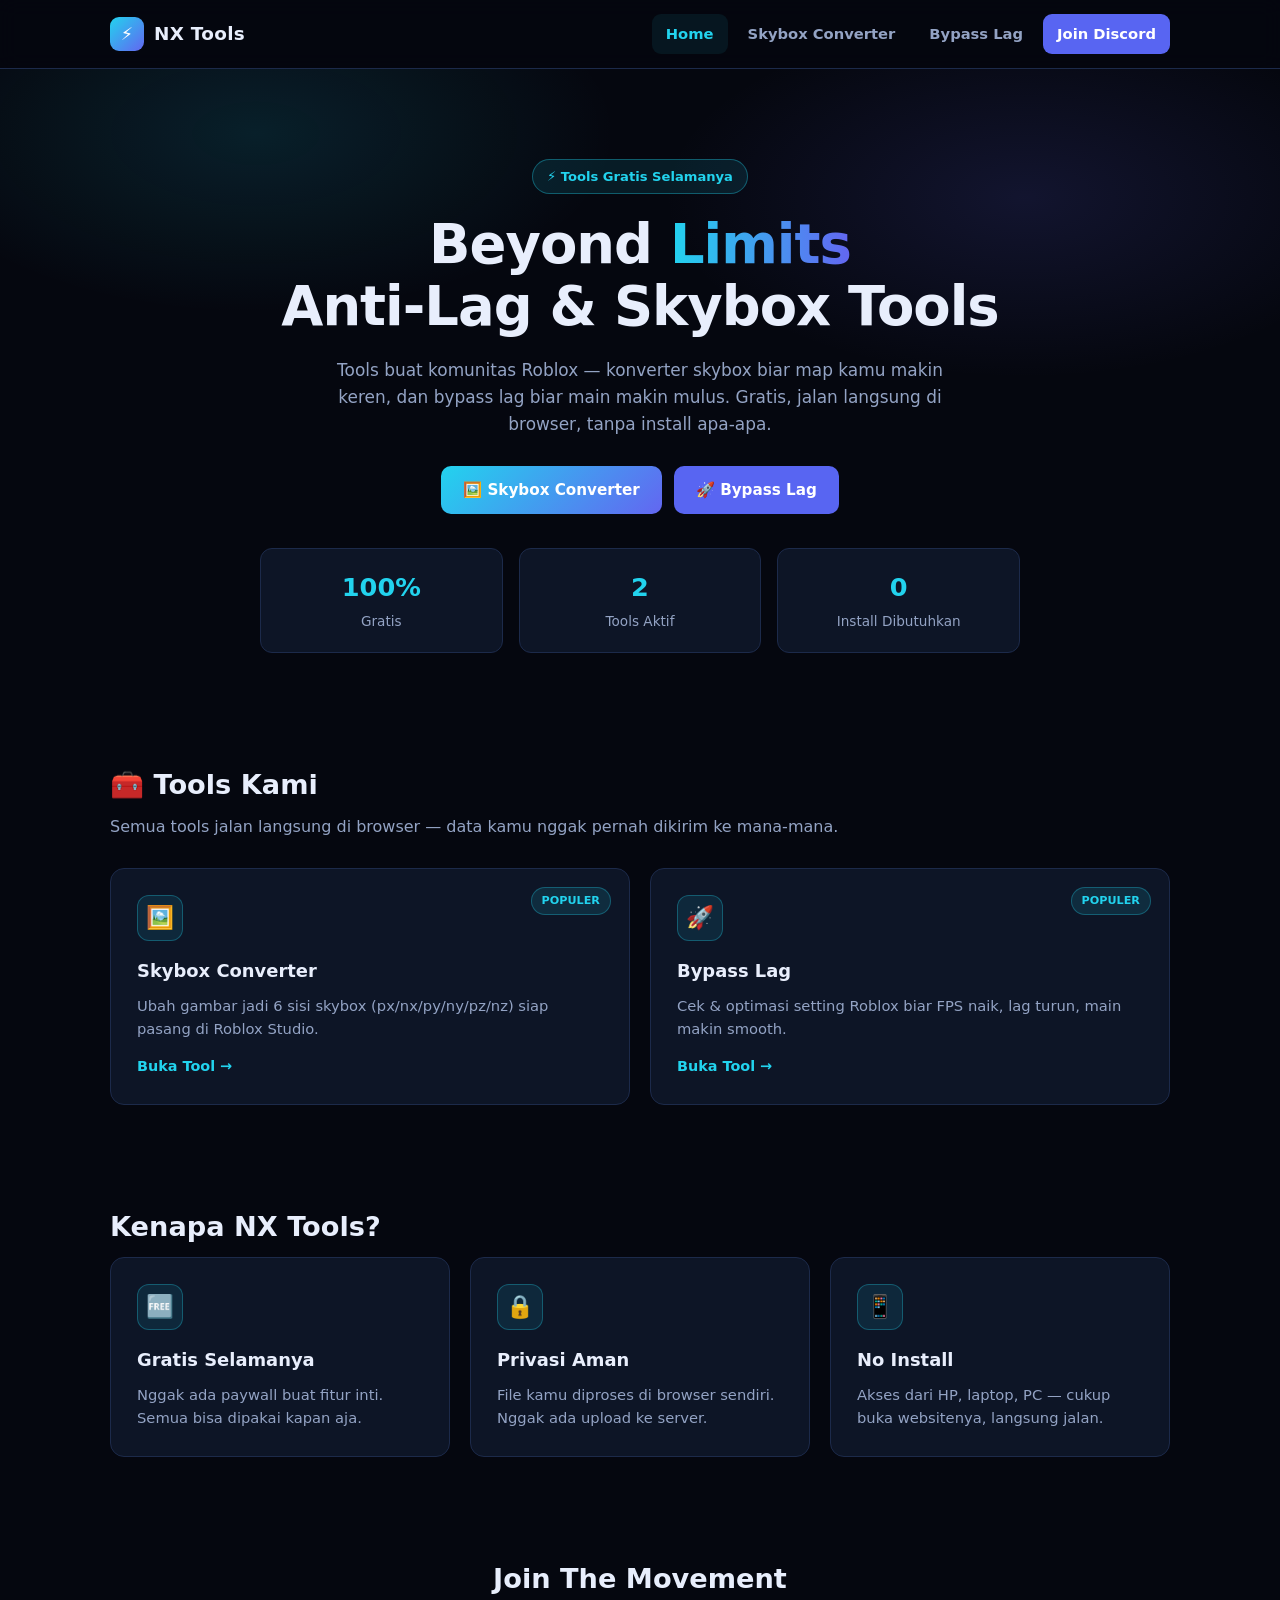
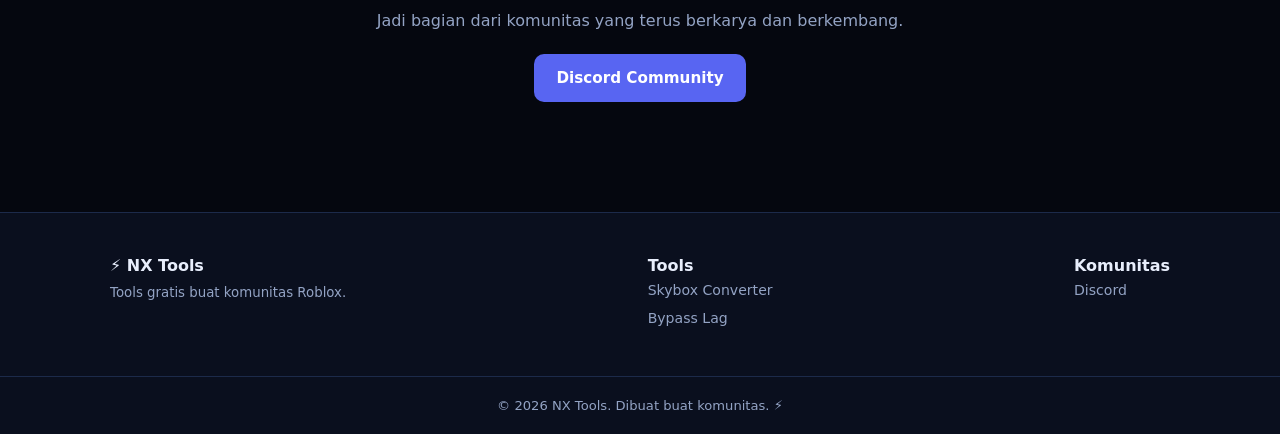
==== index.html @ 2304ce81 "NX Tools: Skybox Converter + Bypass Lag website" ====
<!DOCTYPE html>
<html lang="id">
<head>
  <meta charset="UTF-8">
  <meta name="viewport" content="width=device-width, initial-scale=1.0">
  <title>NX Tools — Skybox Converter & Bypass Lag</title>
  <meta name="description" content="Tools gratis buat komunitas Roblox: Skybox Converter & Bypass Lag. Cepat, gratis, tanpa install.">
  <link rel="stylesheet" href="assets/css/style.css">
</head>
<body>

  <header>
    <nav class="nav">
      <a class="brand" href="/">
        <span class="logo">⚡</span> NX Tools
      </a>
      <div class="nav-links">
        <a href="/" class="active">Home</a>
        <a href="tools/skybox.html">Skybox Converter</a>
        <a href="tools/bypaslag.html">Bypass Lag</a>
        <a class="btn-discord" href="#" target="_blank" rel="noopener">Join Discord</a>
      </div>
    </nav>
  </header>

  <main>
    <!-- Hero -->
    <div class="hero">
      <span class="badge">⚡ Tools Gratis Selamanya</span>
      <h1>Beyond <span class="grad">Limits</span><br>Anti-Lag & Skybox Tools</h1>
      <p>
        Tools buat komunitas Roblox — konverter skybox biar map kamu makin keren,
        dan bypass lag biar main makin mulus. Gratis, jalan langsung di browser,
        tanpa install apa-apa.
      </p>
      <div class="cta">
        <a class="btn btn-primary" href="tools/skybox.html">🖼️ Skybox Converter</a>
        <a class="btn btn-discord" href="#" target="_blank" rel="noopener">🚀 Bypass Lag</a>
      </div>

      <div class="stats">
        <div class="stat"><b>100%</b><span>Gratis</span></div>
        <div class="stat"><b>2</b><span>Tools Aktif</span></div>
        <div class="stat"><b>0</b><span>Install Dibutuhkan</span></div>
      </div>
    </div>

    <!-- Tools -->
    <section>
      <h2 class="section-title">🧰 Tools Kami</h2>
      <p class="section-sub">Semua tools jalan langsung di browser — data kamu nggak pernah dikirim ke mana-mana.</p>

      <div class="grid grid-2">
        <div class="card">
          <span class="card-tag">POPULER</span>
          <div class="icon">🖼️</div>
          <h3>Skybox Converter</h3>
          <p>Ubah gambar jadi 6 sisi skybox (px/nx/py/ny/pz/nz) siap pasang di Roblox Studio.</p>
          <a class="link-arrow" href="tools/skybox.html">Buka Tool →</a>
        </div>

        <div class="card">
          <span class="card-tag">POPULER</span>
          <div class="icon">🚀</div>
          <h3>Bypass Lag</h3>
          <p>Cek & optimasi setting Roblox biar FPS naik, lag turun, main makin smooth.</p>
          <a class="link-arrow" href="tools/bypaslag.html">Buka Tool →</a>
        </div>
      </div>
    </section>

    <!-- Kenapa -->
    <section>
      <h2 class="section-title">Kenapa NX Tools?</h2>
      <div class="grid grid-3">
        <div class="card">
          <div class="icon">🆓</div>
          <h3>Gratis Selamanya</h3>
          <p>Nggak ada paywall buat fitur inti. Semua bisa dipakai kapan aja.</p>
        </div>
        <div class="card">
          <div class="icon">🔒</div>
          <h3>Privasi Aman</h3>
          <p>File kamu diproses di browser sendiri. Nggak ada upload ke server.</p>
        </div>
        <div class="card">
          <div class="icon">📱</div>
          <h3>No Install</h3>
          <p>Akses dari HP, laptop, PC — cukup buka websitenya, langsung jalan.</p>
        </div>
      </div>
    </section>

    <!-- CTA -->
    <section style="text-align:center;">
      <h2 class="section-title">Join The Movement</h2>
      <p class="section-sub" style="margin-bottom:20px;">Jadi bagian dari komunitas yang terus berkarya dan berkembang.</p>
      <div class="cta" style="justify-content:center;">
        <a class="btn btn-discord" href="#" target="_blank" rel="noopener">Discord Community</a>
      </div>
    </section>
  </main>

  <footer>
    <div class="footer-in">
      <div>
        <div class="f-brand">⚡ NX Tools</div>
        <small>Tools gratis buat komunitas Roblox.</small>
      </div>
      <div class="footer-links">
        <strong style="color:var(--text);">Tools</strong>
        <a href="tools/skybox.html">Skybox Converter</a>
        <a href="tools/bypaslag.html">Bypass Lag</a>
      </div>
      <div class="footer-links">
        <strong style="color:var(--text);">Komunitas</strong>
        <a href="#" target="_blank" rel="noopener">Discord</a>
      </div>
    </div>
    <div class="footer-bottom">© 2026 NX Tools. Dibuat buat komunitas. ⚡</div>
  </footer>

</body>
</html>
---- assets/css/style.css ----
/* ── NX Community Tools — dark theme ────────────────────────────── */
* { margin: 0; padding: 0; box-sizing: border-box; }

:root {
  --bg: #05070f;
  --bg2: #0a0f1e;
  --card: #0d1526;
  --card2: #111b33;
  --border: #1c2a4a;
  --text: #e8eefc;
  --muted: #93a3c4;
  --accent: #22d3ee;
  --accent2: #6366f1;
  --good: #34d399;
  --warn: #fbbf24;
  --bad: #f87171;
  --radius: 14px;
  --shadow: 0 10px 30px rgba(0, 0, 0, 0.45);
}

html { scroll-behavior: smooth; }

body {
  background: var(--bg);
  color: var(--text);
  font-family: "Segoe UI", system-ui, -apple-system, Roboto, sans-serif;
  line-height: 1.6;
  min-height: 100vh;
}

a { color: var(--accent); text-decoration: none; }
a:hover { text-decoration: underline; }

/* ── Header ─────────────────────────────────────────────────────── */
header {
  position: sticky; top: 0; z-index: 50;
  background: rgba(5, 7, 15, 0.85);
  backdrop-filter: blur(10px);
  border-bottom: 1px solid var(--border);
}
.nav {
  max-width: 1100px; margin: 0 auto; padding: 14px 20px;
  display: flex; align-items: center; gap: 24px;
}
.brand {
  display: flex; align-items: center; gap: 10px;
  font-weight: 800; font-size: 1.15rem; color: var(--text); letter-spacing: 0.3px;
}
.brand:hover { text-decoration: none; }
.brand .logo {
  width: 34px; height: 34px; border-radius: 9px;
  background: linear-gradient(135deg, var(--accent), var(--accent2));
  display: grid; place-items: center; font-size: 1.1rem; color: #fff;
}
.nav-links { display: flex; gap: 6px; margin-left: auto; flex-wrap: wrap; }
.nav-links a {
  color: var(--muted); font-weight: 600; font-size: 0.92rem;
  padding: 8px 14px; border-radius: 9px; transition: 0.15s;
}
.nav-links a:hover { color: var(--text); background: var(--card2); text-decoration: none; }
.nav-links a.active { color: var(--accent); background: rgba(34, 211, 238, 0.08); }
.nav-links .btn-discord {
  background: #5865f2; color: #fff; border-radius: 9px;
}
.nav-links .btn-discord:hover { background: #6b76f5; color: #fff; }

/* ── Hero ───────────────────────────────────────────────────────── */
.hero {
  text-align: center; padding: 90px 20px 60px; position: relative; overflow: hidden;
}
.hero::before {
  content: ""; position: absolute; inset: 0; z-index: -1;
  background:
    radial-gradient(600px 300px at 20% 10%, rgba(34, 211, 238, 0.12), transparent 60%),
    radial-gradient(600px 300px at 80% 20%, rgba(99, 102, 241, 0.14), transparent 60%);
}
.hero .badge {
  display: inline-block; padding: 6px 14px; border-radius: 999px;
  background: rgba(34, 211, 238, 0.1); border: 1px solid rgba(34, 211, 238, 0.35);
  color: var(--accent); font-size: 0.82rem; font-weight: 700; margin-bottom: 20px;
}
.hero h1 {
  font-size: clamp(2rem, 5vw, 3.4rem);
  font-weight: 900; letter-spacing: -1px; line-height: 1.15;
}
.hero h1 .grad {
  background: linear-gradient(90deg, var(--accent), var(--accent2));
  -webkit-background-clip: text; background-clip: text; color: transparent;
}
.hero p {
  max-width: 620px; margin: 18px auto 28px; color: var(--muted); font-size: 1.06rem;
}
.hero .cta { display: flex; gap: 12px; justify-content: center; flex-wrap: wrap; }

/* ── Buttons ────────────────────────────────────────────────────── */
.btn {
  display: inline-flex; align-items: center; gap: 8px;
  padding: 12px 22px; border-radius: 10px; border: none;
  font-weight: 700; font-size: 0.95rem; cursor: pointer; transition: 0.15s;
}
.btn-primary {
  background: linear-gradient(135deg, var(--accent), var(--accent2)); color: #fff;
}
.btn-primary:hover { filter: brightness(1.1); text-decoration: none; }
.btn-ghost {
  background: var(--card2); color: var(--text); border: 1px solid var(--border);
}
.btn-ghost:hover { border-color: var(--accent); text-decoration: none; }
.btn-discord { background: #5865f2; color: #fff; }
.btn-discord:hover { background: #6b76f5; text-decoration: none; }
.btn:disabled { opacity: 0.55; cursor: not-allowed; }

/* ── Section umum ───────────────────────────────────────────────── */
section { max-width: 1100px; margin: 0 auto; padding: 50px 20px; }
.section-title { font-size: 1.7rem; font-weight: 800; margin-bottom: 8px; }
.section-sub { color: var(--muted); margin-bottom: 28px; }

/* ── Cards grid ─────────────────────────────────────────────────── */
.grid { display: grid; gap: 20px; }
.grid-2 { grid-template-columns: repeat(auto-fit, minmax(300px, 1fr)); }
.grid-3 { grid-template-columns: repeat(auto-fit, minmax(260px, 1fr)); }

.card {
  background: var(--card); border: 1px solid var(--border);
  border-radius: var(--radius); padding: 26px; transition: 0.2s; position: relative;
}
.card:hover { transform: translateY(-3px); border-color: rgba(34, 211, 238, 0.45); box-shadow: var(--shadow); }
.card .icon {
  width: 46px; height: 46px; border-radius: 12px; display: grid; place-items: center;
  font-size: 1.4rem; margin-bottom: 16px;
  background: rgba(34, 211, 238, 0.1); border: 1px solid rgba(34, 211, 238, 0.3);
}
.card h3 { font-size: 1.12rem; margin-bottom: 8px; }
.card p { color: var(--muted); font-size: 0.92rem; }
.card .card-tag {
  position: absolute; top: 18px; right: 18px;
  font-size: 0.7rem; font-weight: 800; color: var(--accent);
  background: rgba(34, 211, 238, 0.12); padding: 4px 10px; border-radius: 999px;
  border: 1px solid rgba(34, 211, 238, 0.3);
}
.card .link-arrow { display: inline-block; margin-top: 14px; font-weight: 700; font-size: 0.9rem; }

/* ── Stats ──────────────────────────────────────────────────────── */
.stats {
  display: grid; grid-template-columns: repeat(auto-fit, minmax(160px, 1fr));
  gap: 16px; margin-top: 34px; max-width: 760px; margin-left: auto; margin-right: auto;
}
.stat {
  background: var(--card); border: 1px solid var(--border); border-radius: 12px; padding: 18px;
}
.stat b { display: block; font-size: 1.6rem; color: var(--accent); }
.stat span { color: var(--muted); font-size: 0.85rem; }

/* ── Tool box (halaman tools) ───────────────────────────────────── */
.tool-wrap { max-width: 760px; margin: 0 auto; }
.tool-box {
  background: var(--card); border: 1px solid var(--border);
  border-radius: var(--radius); padding: 30px; margin-bottom: 24px;
}
.tool-box h2 { margin-bottom: 6px; }
.tool-box .desc { color: var(--muted); margin-bottom: 20px; font-size: 0.95rem; }

.dropzone {
  border: 2px dashed var(--border); border-radius: 12px; padding: 40px 20px;
  text-align: center; cursor: pointer; transition: 0.2s; color: var(--muted);
}
.dropzone:hover, .dropzone.dragover { border-color: var(--accent); background: rgba(34, 211, 238, 0.05); }
.dropzone b { color: var(--text); }

label.field { display: block; margin: 16px 0 6px; font-weight: 600; font-size: 0.9rem; color: var(--muted); }
select, input[type="number"] {
  width: 100%; padding: 11px 14px; border-radius: 10px; font-size: 0.95rem;
  background: var(--bg2); color: var(--text); border: 1px solid var(--border);
}
select:focus, input[type="number"]:focus { outline: none; border-color: var(--accent); }

.preview { margin-top: 18px; }
.preview img {
  max-width: 100%; max-height: 240px; border-radius: 10px;
  border: 1px solid var(--border); display: block; margin: 0 auto;
}

.progress {
  height: 8px; background: var(--bg2); border-radius: 999px; overflow: hidden; margin-top: 18px;
}
.progress .bar {
  height: 100%; width: 0%; background: linear-gradient(90deg, var(--accent), var(--accent2));
  transition: width 0.2s; border-radius: 999px;
}
.progress-label { font-size: 0.82rem; color: var(--muted); margin-top: 8px; text-align: center; }

.result { margin-top: 20px; }
.result .face-grid {
  display: grid; grid-template-columns: repeat(auto-fit, minmax(110px, 1fr)); gap: 12px;
}
.face-item {
  background: var(--bg2); border: 1px solid var(--border); border-radius: 10px; padding: 10px; text-align: center;
}
.face-item canvas, .face-item img {
  width: 100%; border-radius: 6px; border: 1px solid var(--border);
}
.face-item .fname { font-size: 0.72rem; color: var(--muted); margin: 8px 0; text-transform: uppercase; letter-spacing: 1px; }
.face-item .btn { width: 100%; padding: 8px; font-size: 0.8rem; justify-content: center; }

/* ── Checklist / form (bypass lag) ──────────────────────────────── */
.checklist { list-style: none; display: grid; gap: 10px; }
.checklist li {
  display: flex; align-items: flex-start; gap: 12px;
  background: var(--bg2); border: 1px solid var(--border); border-radius: 10px; padding: 14px 16px;
}
.checklist input[type="checkbox"] { margin-top: 4px; accent-color: var(--accent); width: 17px; height: 17px; flex-shrink: 0; }
.checklist b { display: block; font-size: 0.93rem; }
.checklist small { color: var(--muted); font-size: 0.82rem; }

.recommend {
  background: var(--card2); border: 1px solid rgba(34, 211, 238, 0.35);
  border-radius: 12px; padding: 22px; margin-top: 22px;
}
.recommend h3 { color: var(--accent); margin-bottom: 10px; }
.recommend ul { padding-left: 20px; color: var(--text); }
.recommend ul li { margin-bottom: 6px; }
.recommend .score { font-size: 2.2rem; font-weight: 900; color: var(--good); }

.tag { display: inline-block; padding: 3px 10px; border-radius: 999px; font-size: 0.75rem; font-weight: 700; }
.tag-g { background: rgba(52, 211, 153, 0.12); color: var(--good); }
.tag-y { background: rgba(251, 191, 36, 0.12); color: var(--warn); }
.tag-r { background: rgba(248, 113, 113, 0.12); color: var(--bad); }

/* ── Footer ─────────────────────────────────────────────────────── */
footer {
  border-top: 1px solid var(--border); margin-top: 60px;
  background: var(--bg2);
}
.footer-in {
  max-width: 1100px; margin: 0 auto; padding: 40px 20px;
  display: flex; justify-content: space-between; gap: 20px; flex-wrap: wrap;
}
footer .f-brand { font-weight: 800; }
footer small { color: var(--muted); }
.footer-links a { display: block; color: var(--muted); font-size: 0.88rem; margin-bottom: 6px; }
.footer-links a:hover { color: var(--accent); }
.footer-bottom { text-align: center; padding: 18px; color: var(--muted); font-size: 0.82rem; border-top: 1px solid var(--border); }

/* ── Responsive ─────────────────────────────────────────────────── */
@media (max-width: 640px) {
  .nav { flex-wrap: wrap; gap: 10px; }
  .nav-links { margin-left: 0; }
  .hero { padding: 60px 16px 40px; }
  .tool-box { padding: 20px; }
}
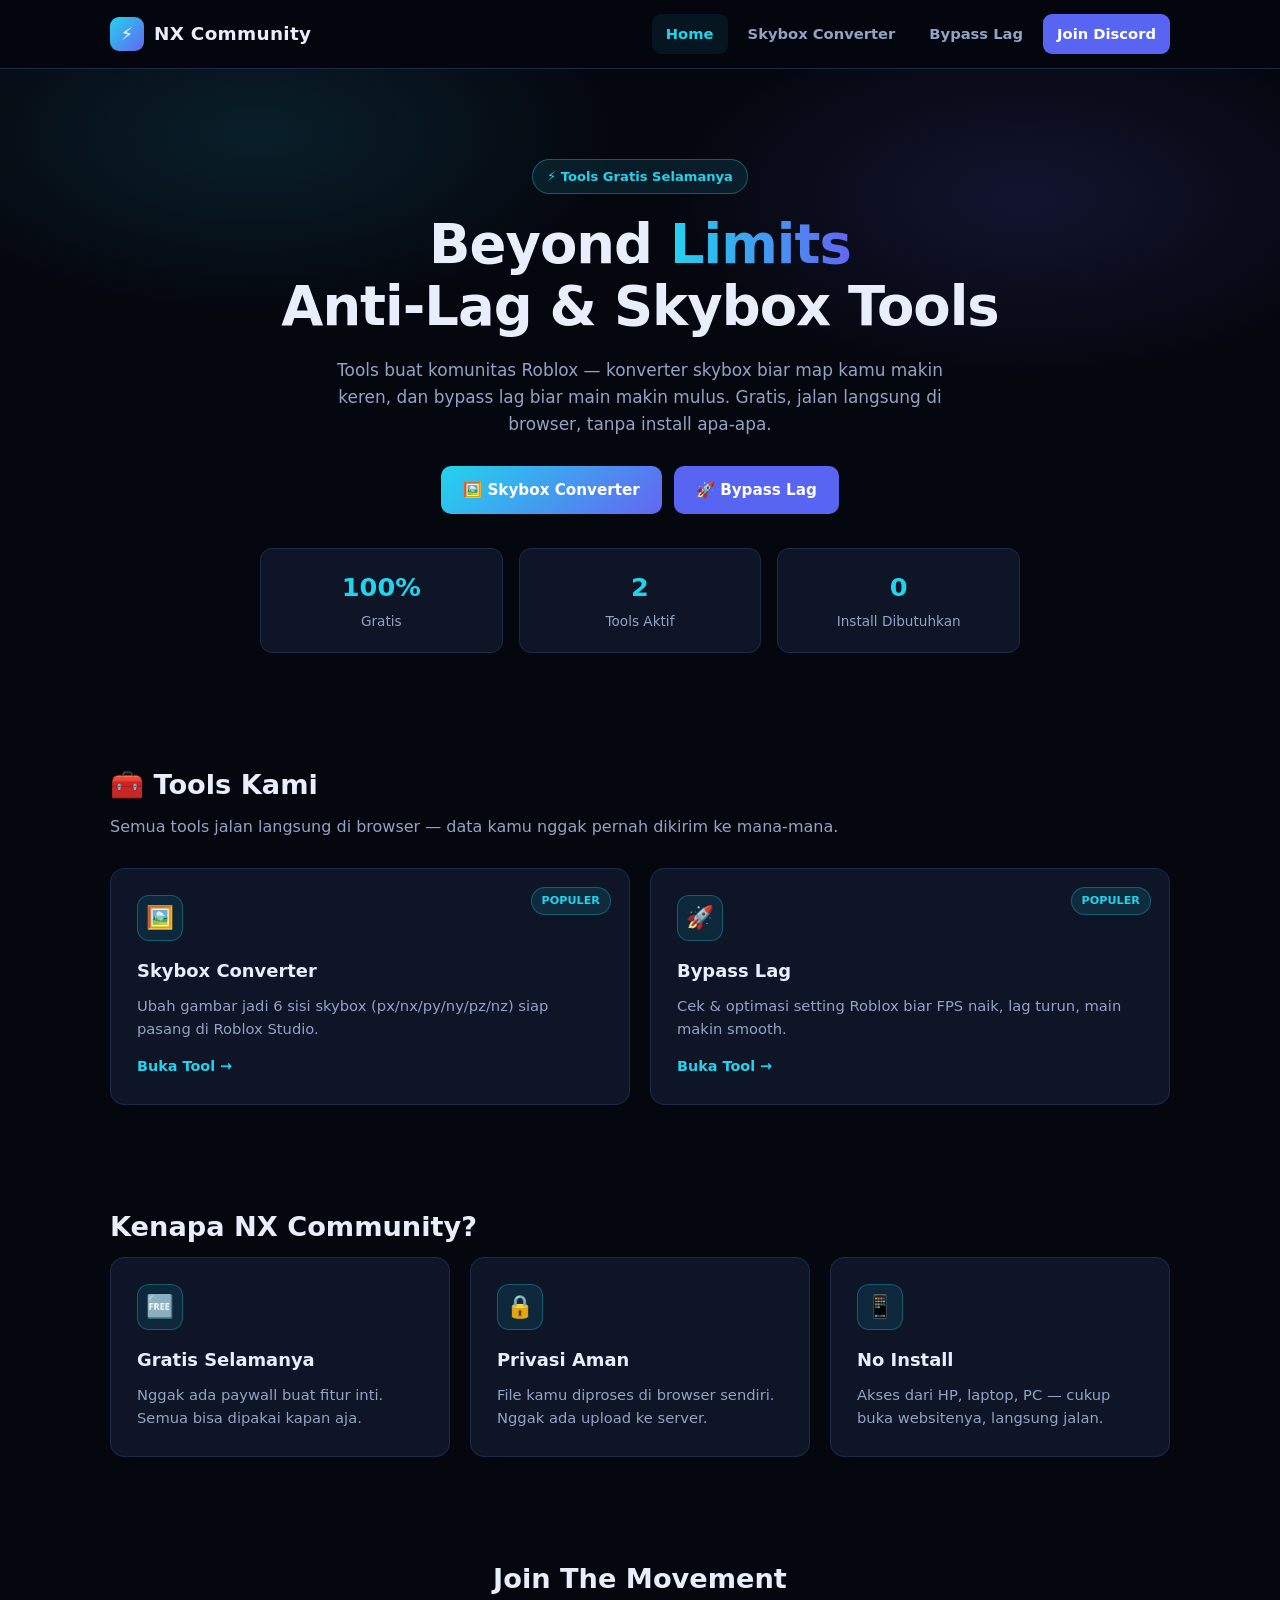
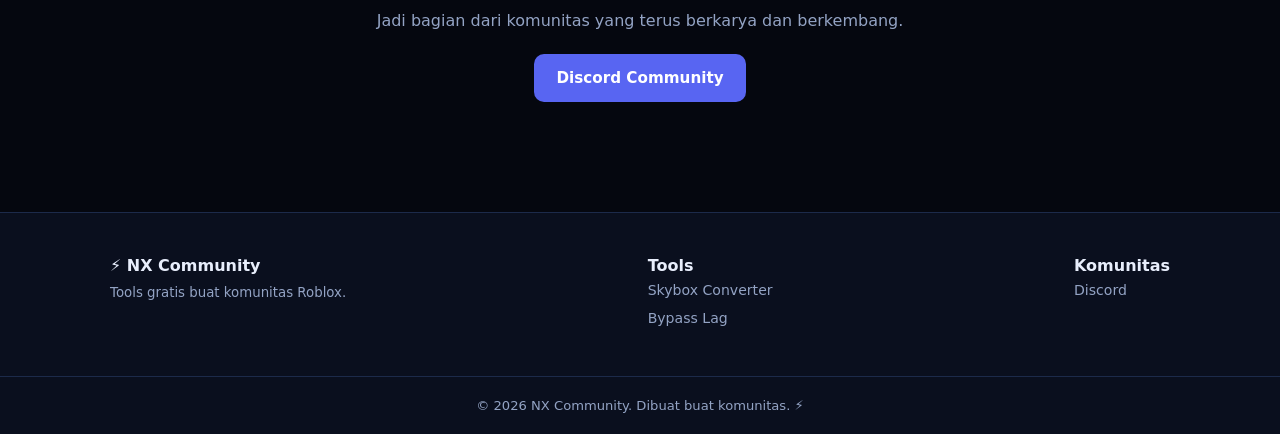
==== commit 4dfbef65: "Rename brand to NX Community" ====
--- a/index.html
+++ b/index.html
@@ -1,9 +1,9 @@
-<!DOCTYPE html>
+﻿<!DOCTYPE html>
 <html lang="id">
 <head>
   <meta charset="UTF-8">
   <meta name="viewport" content="width=device-width, initial-scale=1.0">
-  <title>NX Tools — Skybox Converter & Bypass Lag</title>
+  <title>NX Community — Skybox Converter & Bypass Lag</title>
   <meta name="description" content="Tools gratis buat komunitas Roblox: Skybox Converter & Bypass Lag. Cepat, gratis, tanpa install.">
   <link rel="stylesheet" href="assets/css/style.css">
 </head>
@@ -12,7 +12,7 @@
   <header>
     <nav class="nav">
       <a class="brand" href="/">
-        <span class="logo">⚡</span> NX Tools
+        <span class="logo">⚡</span> NX Community
       </a>
       <div class="nav-links">
         <a href="/" class="active">Home</a>
@@ -71,7 +71,7 @@
 
     <!-- Kenapa -->
     <section>
-      <h2 class="section-title">Kenapa NX Tools?</h2>
+      <h2 class="section-title">Kenapa NX Community?</h2>
       <div class="grid grid-3">
         <div class="card">
           <div class="icon">🆓</div>
@@ -104,7 +104,7 @@
   <footer>
     <div class="footer-in">
       <div>
-        <div class="f-brand">⚡ NX Tools</div>
+        <div class="f-brand">⚡ NX Community</div>
         <small>Tools gratis buat komunitas Roblox.</small>
       </div>
       <div class="footer-links">
@@ -117,7 +117,7 @@
         <a href="#" target="_blank" rel="noopener">Discord</a>
       </div>
     </div>
-    <div class="footer-bottom">© 2026 NX Tools. Dibuat buat komunitas. ⚡</div>
+    <div class="footer-bottom">© 2026 NX Community. Dibuat buat komunitas. ⚡</div>
   </footer>
 
 </body>
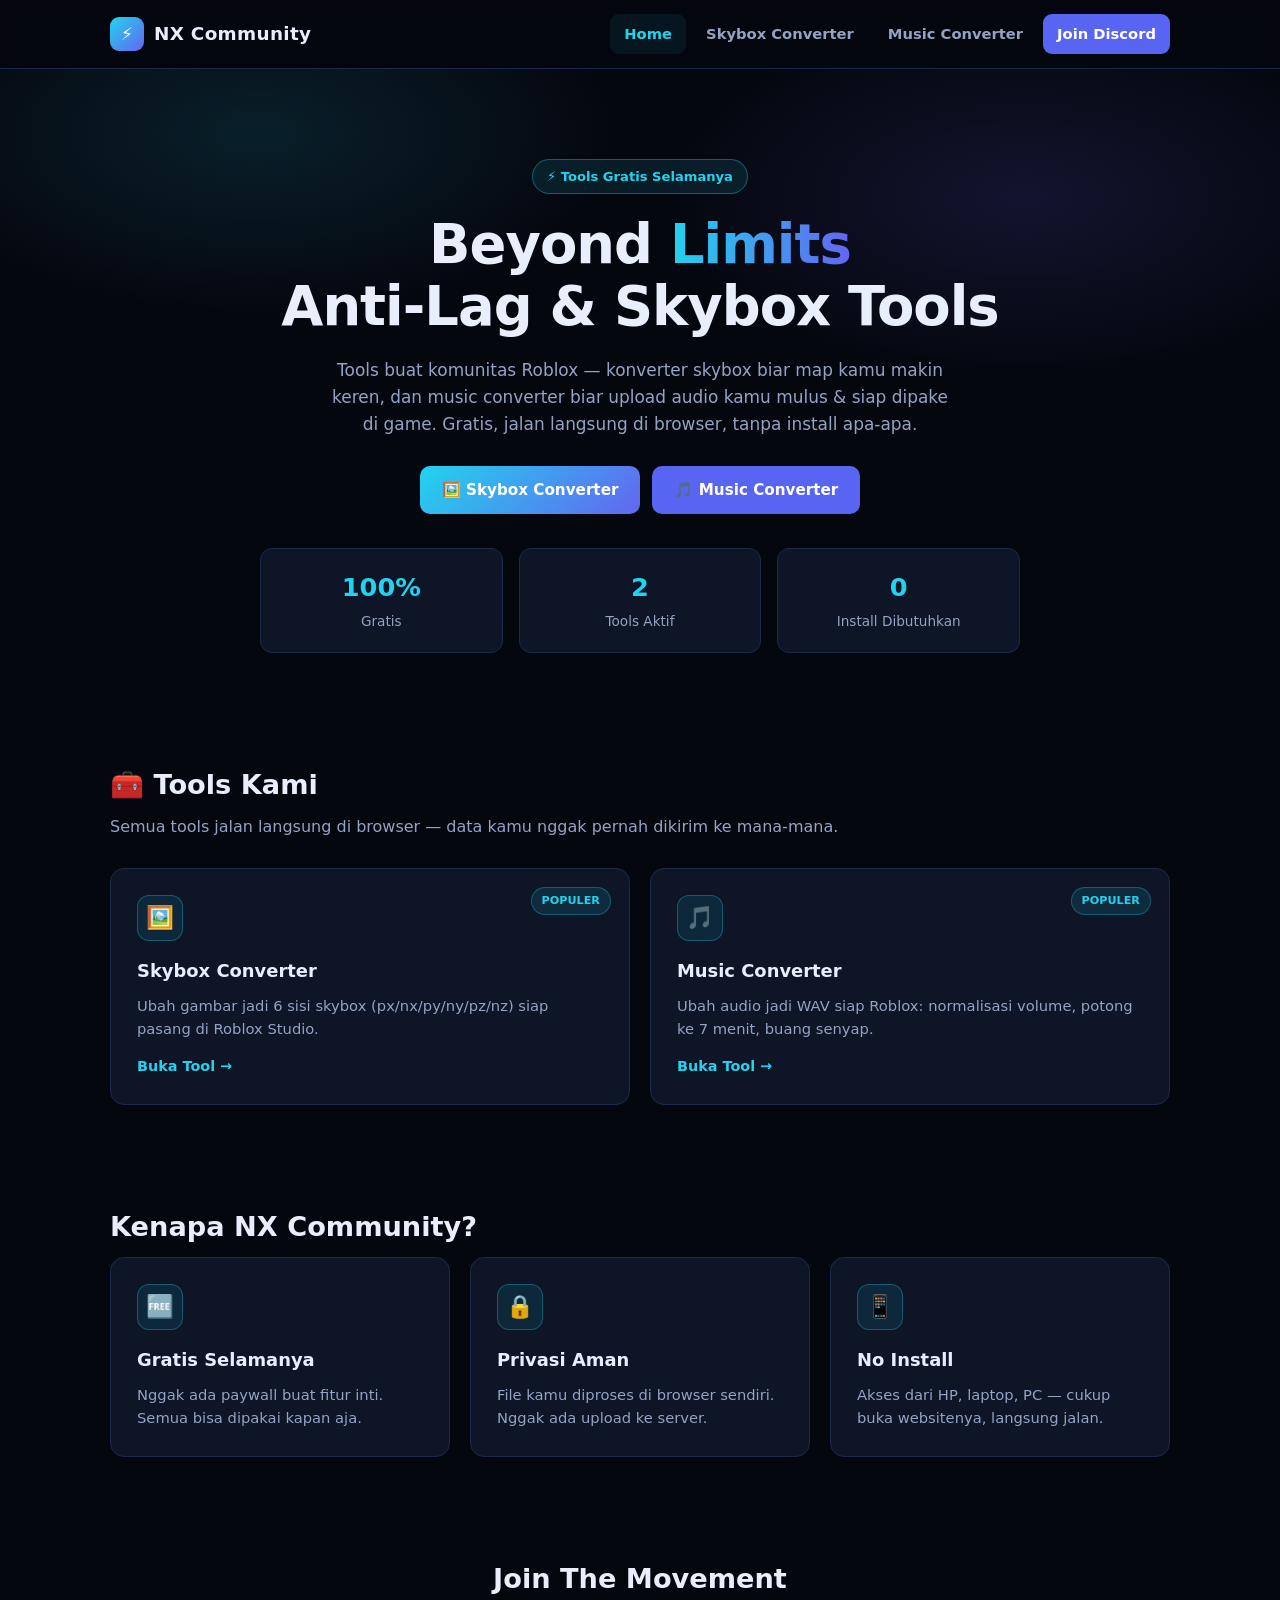
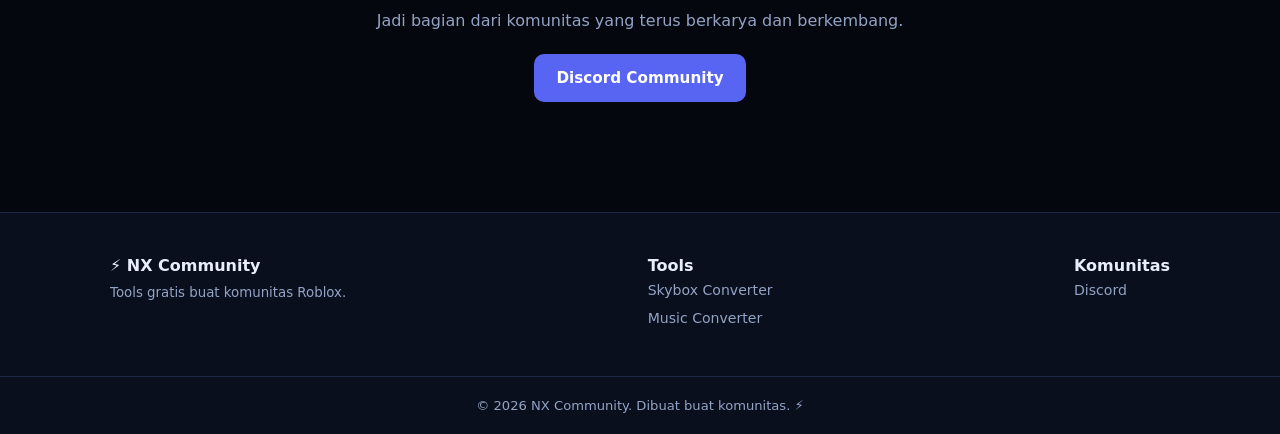
==== commit 431c015d: "Ganti Bypass Lag jadi Music Converter (WAV siap Roblox)" ====
--- a/index.html
+++ b/index.html
@@ -3,8 +3,8 @@
 <head>
   <meta charset="UTF-8">
   <meta name="viewport" content="width=device-width, initial-scale=1.0">
-  <title>NX Community — Skybox Converter & Bypass Lag</title>
-  <meta name="description" content="Tools gratis buat komunitas Roblox: Skybox Converter & Bypass Lag. Cepat, gratis, tanpa install.">
+  <title>NX Community — Skybox Converter & Music Converter</title>
+  <meta name="description" content="Tools gratis buat komunitas Roblox: Skybox Converter & Music Converter. Cepat, gratis, tanpa install.">
   <link rel="stylesheet" href="assets/css/style.css">
 </head>
 <body>
@@ -17,8 +17,8 @@
       <div class="nav-links">
         <a href="/" class="active">Home</a>
         <a href="tools/skybox.html">Skybox Converter</a>
-        <a href="tools/bypaslag.html">Bypass Lag</a>
-        <a class="btn-discord" href="#" target="_blank" rel="noopener">Join Discord</a>
+        <a href="tools/music-converter.html">Music Converter</a>
+        <a class="btn-discord" href="https://discord.gg/aydZjztEdy" target="_blank" rel="noopener">Join Discord</a>
       </div>
     </nav>
   </header>
@@ -30,12 +30,12 @@
       <h1>Beyond <span class="grad">Limits</span><br>Anti-Lag & Skybox Tools</h1>
       <p>
         Tools buat komunitas Roblox — konverter skybox biar map kamu makin keren,
-        dan bypass lag biar main makin mulus. Gratis, jalan langsung di browser,
-        tanpa install apa-apa.
+        dan music converter biar upload audio kamu mulus & siap dipake di game.
+        Gratis, jalan langsung di browser, tanpa install apa-apa.
       </p>
       <div class="cta">
         <a class="btn btn-primary" href="tools/skybox.html">🖼️ Skybox Converter</a>
-        <a class="btn btn-discord" href="#" target="_blank" rel="noopener">🚀 Bypass Lag</a>
+        <a class="btn btn-discord" href="tools/music-converter.html">🎵 Music Converter</a>
       </div>
 
       <div class="stats">
@@ -61,10 +61,10 @@
 
         <div class="card">
           <span class="card-tag">POPULER</span>
-          <div class="icon">🚀</div>
-          <h3>Bypass Lag</h3>
-          <p>Cek & optimasi setting Roblox biar FPS naik, lag turun, main makin smooth.</p>
-          <a class="link-arrow" href="tools/bypaslag.html">Buka Tool →</a>
+          <div class="icon">🎵</div>
+          <h3>Music Converter</h3>
+          <p>Ubah audio jadi WAV siap Roblox: normalisasi volume, potong ke 7 menit, buang senyap.</p>
+          <a class="link-arrow" href="tools/music-converter.html">Buka Tool →</a>
         </div>
       </div>
     </section>
@@ -96,7 +96,7 @@
       <h2 class="section-title">Join The Movement</h2>
       <p class="section-sub" style="margin-bottom:20px;">Jadi bagian dari komunitas yang terus berkarya dan berkembang.</p>
       <div class="cta" style="justify-content:center;">
-        <a class="btn btn-discord" href="#" target="_blank" rel="noopener">Discord Community</a>
+        <a class="btn btn-discord" href="https://discord.gg/aydZjztEdy" target="_blank" rel="noopener">Discord Community</a>
       </div>
     </section>
   </main>
@@ -110,11 +110,11 @@
       <div class="footer-links">
         <strong style="color:var(--text);">Tools</strong>
         <a href="tools/skybox.html">Skybox Converter</a>
-        <a href="tools/bypaslag.html">Bypass Lag</a>
+        <a href="tools/music-converter.html">Music Converter</a>
       </div>
       <div class="footer-links">
         <strong style="color:var(--text);">Komunitas</strong>
-        <a href="#" target="_blank" rel="noopener">Discord</a>
+        <a href="https://discord.gg/aydZjztEdy" target="_blank" rel="noopener">Discord</a>
       </div>
     </div>
     <div class="footer-bottom">© 2026 NX Community. Dibuat buat komunitas. ⚡</div>
